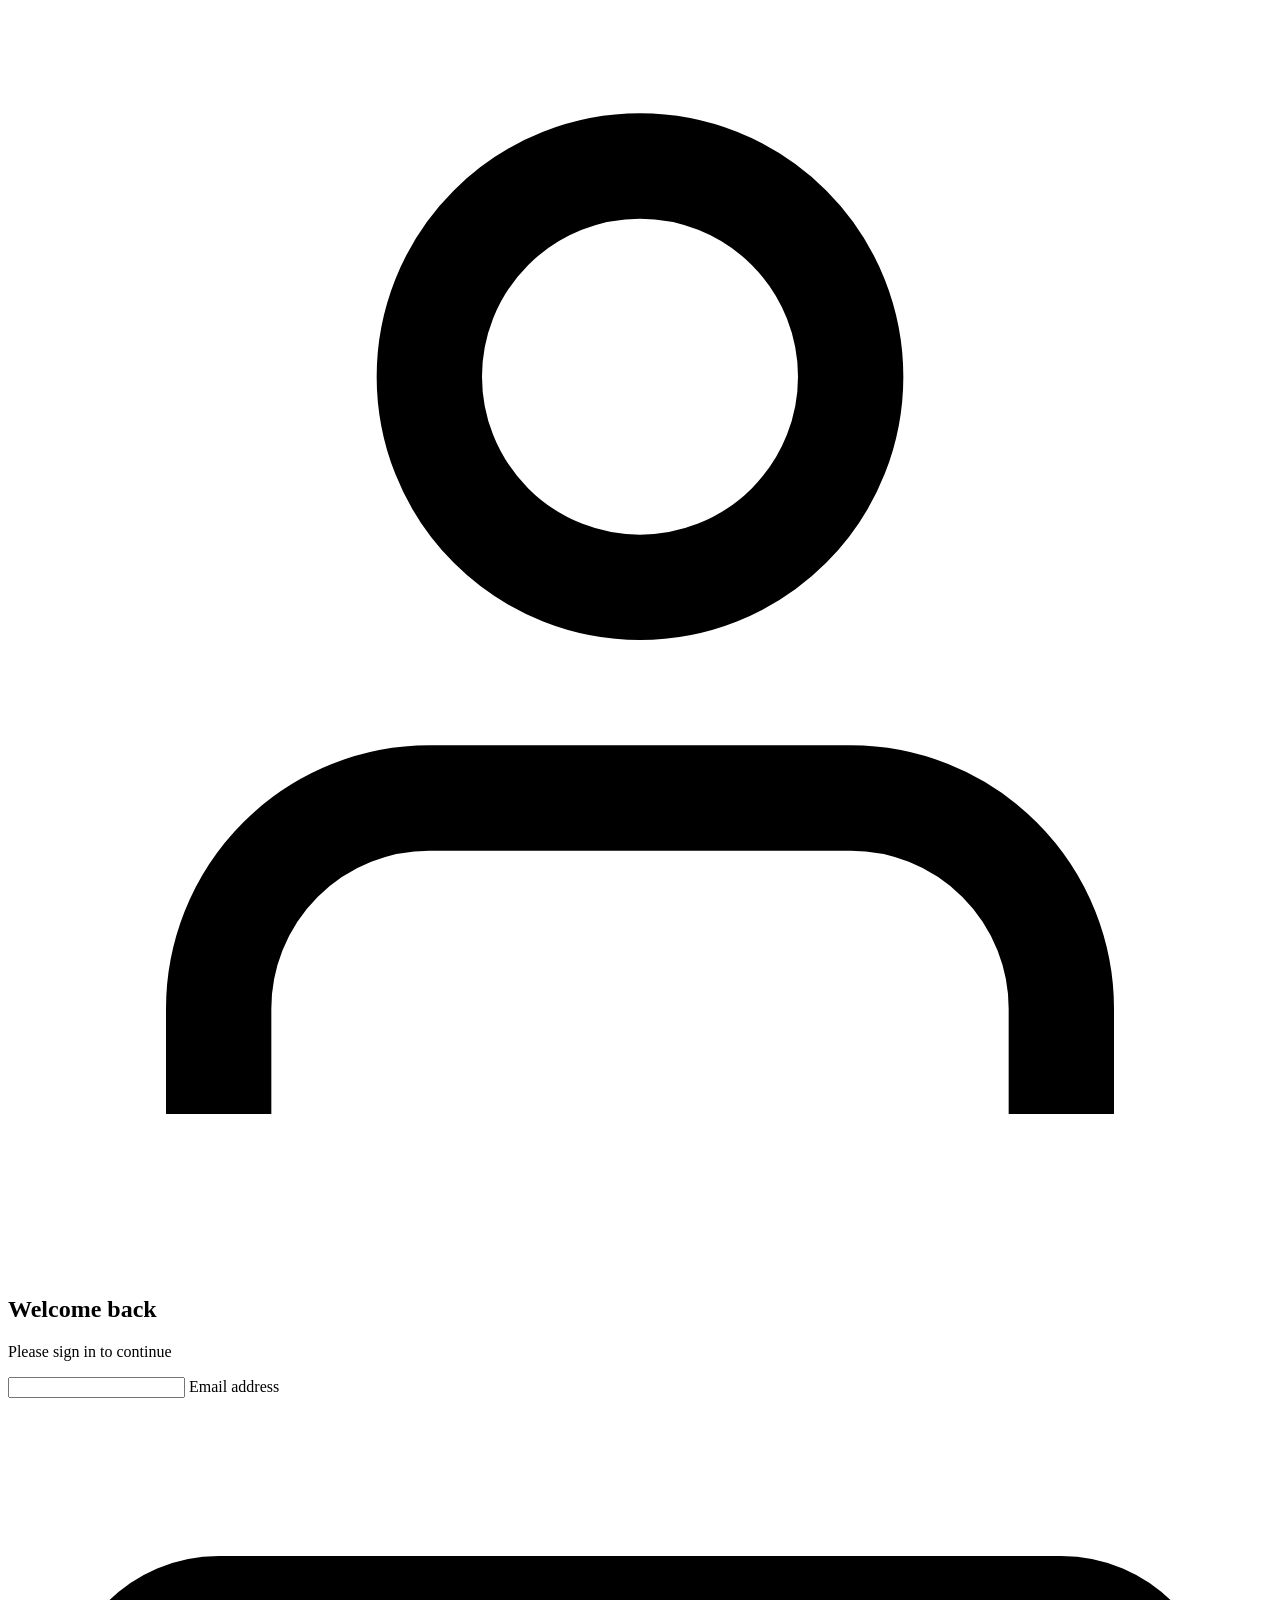
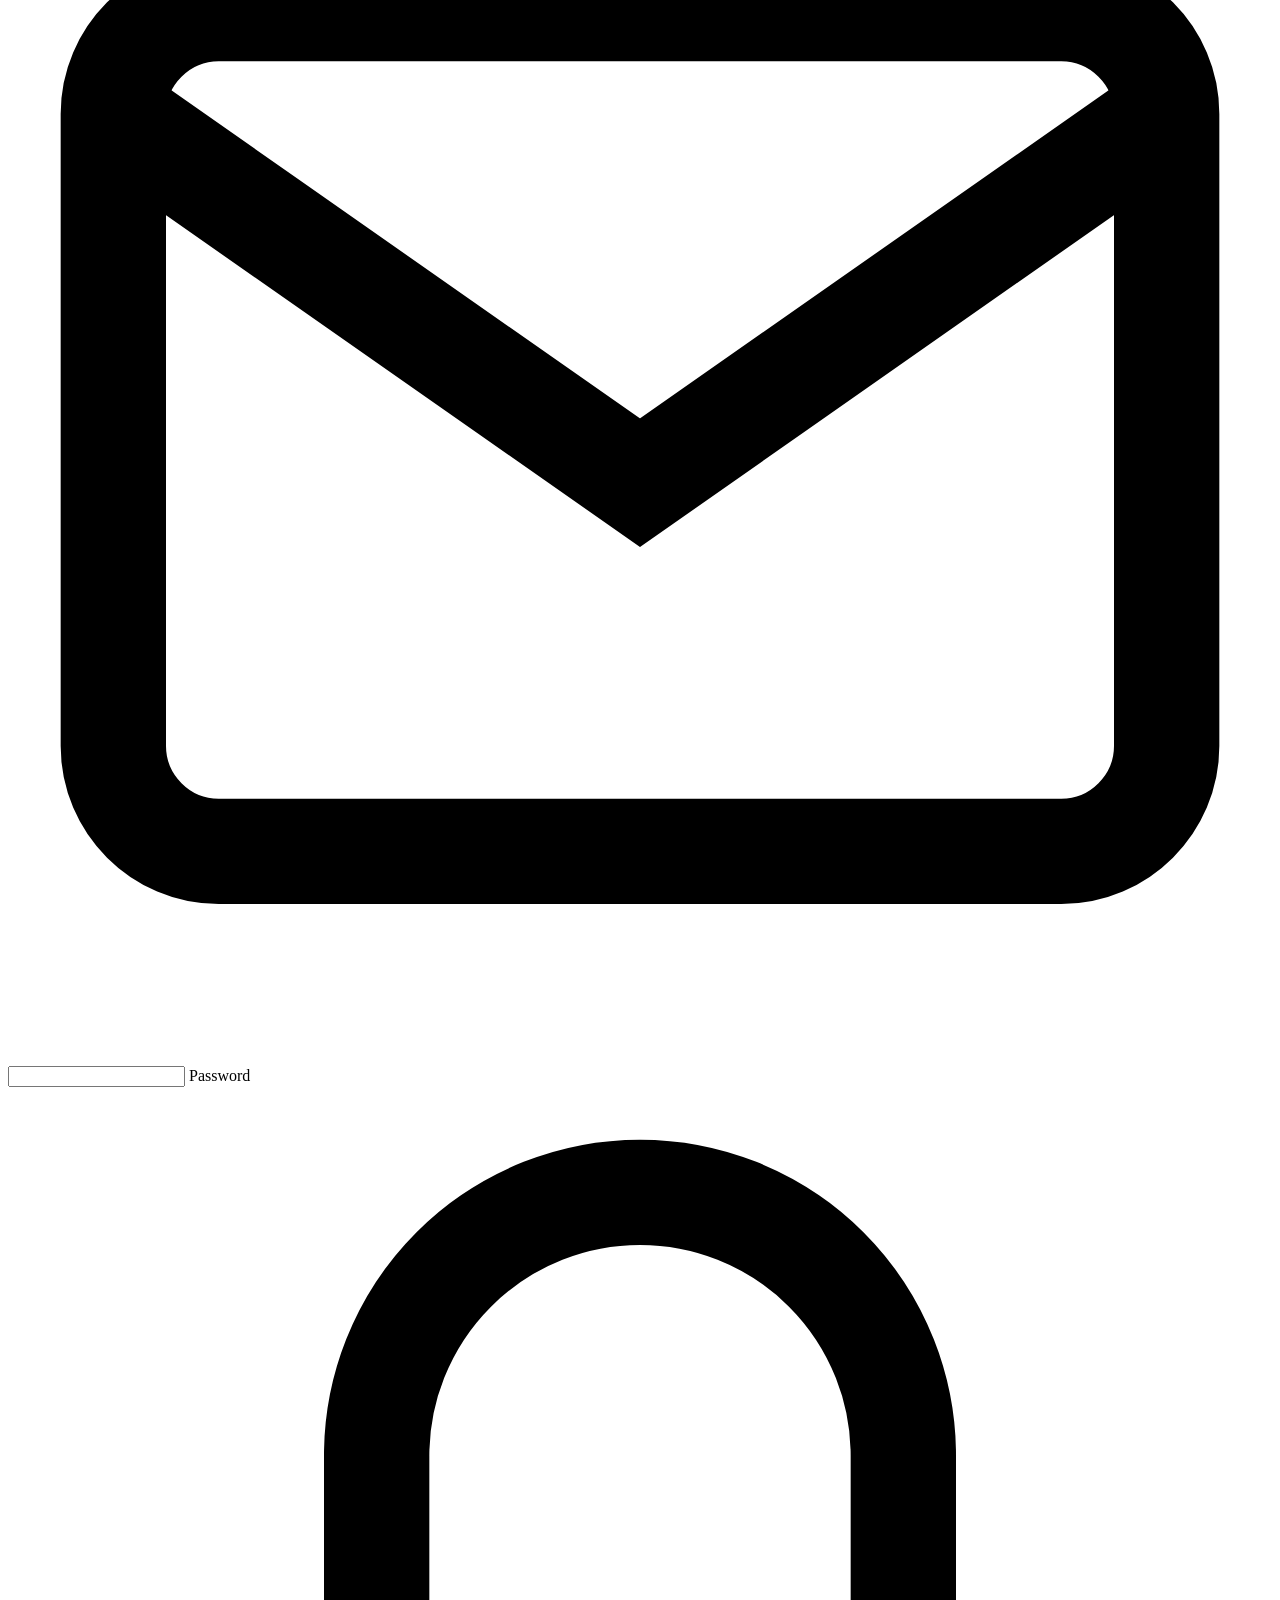
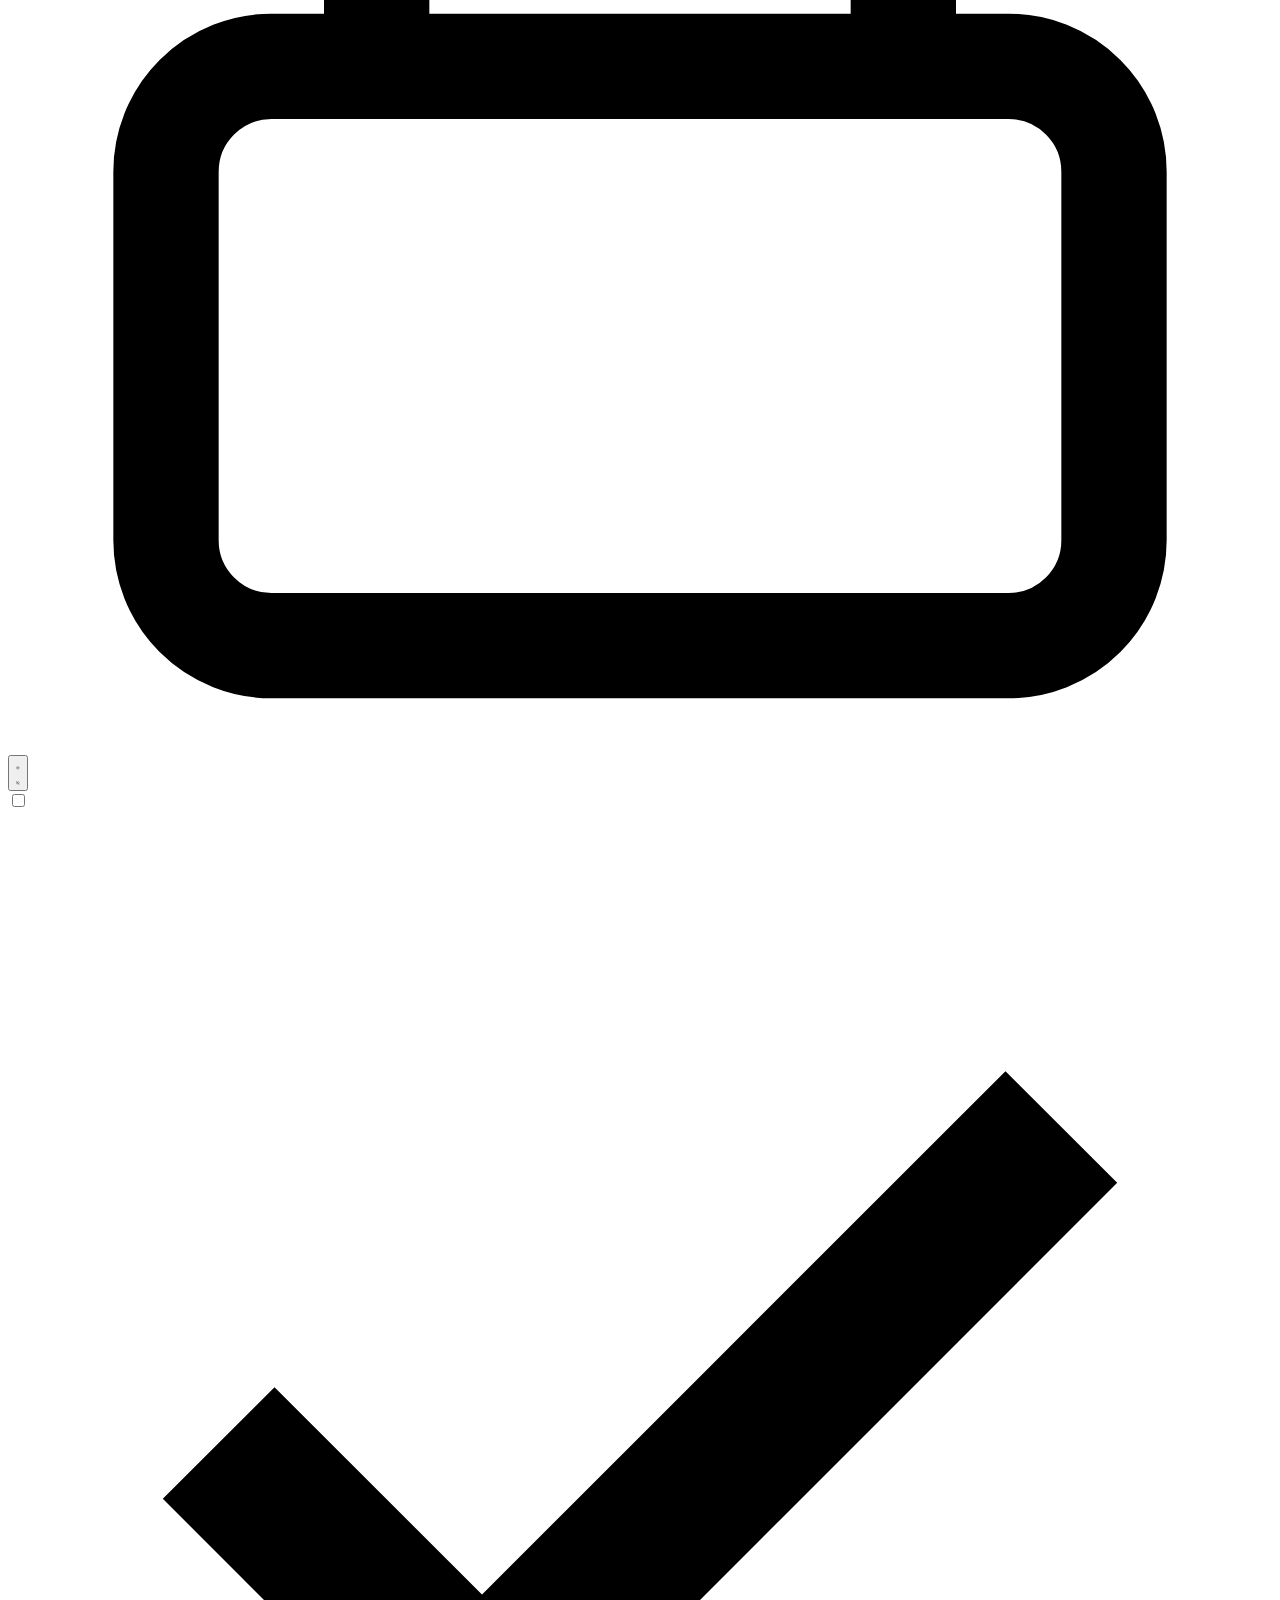
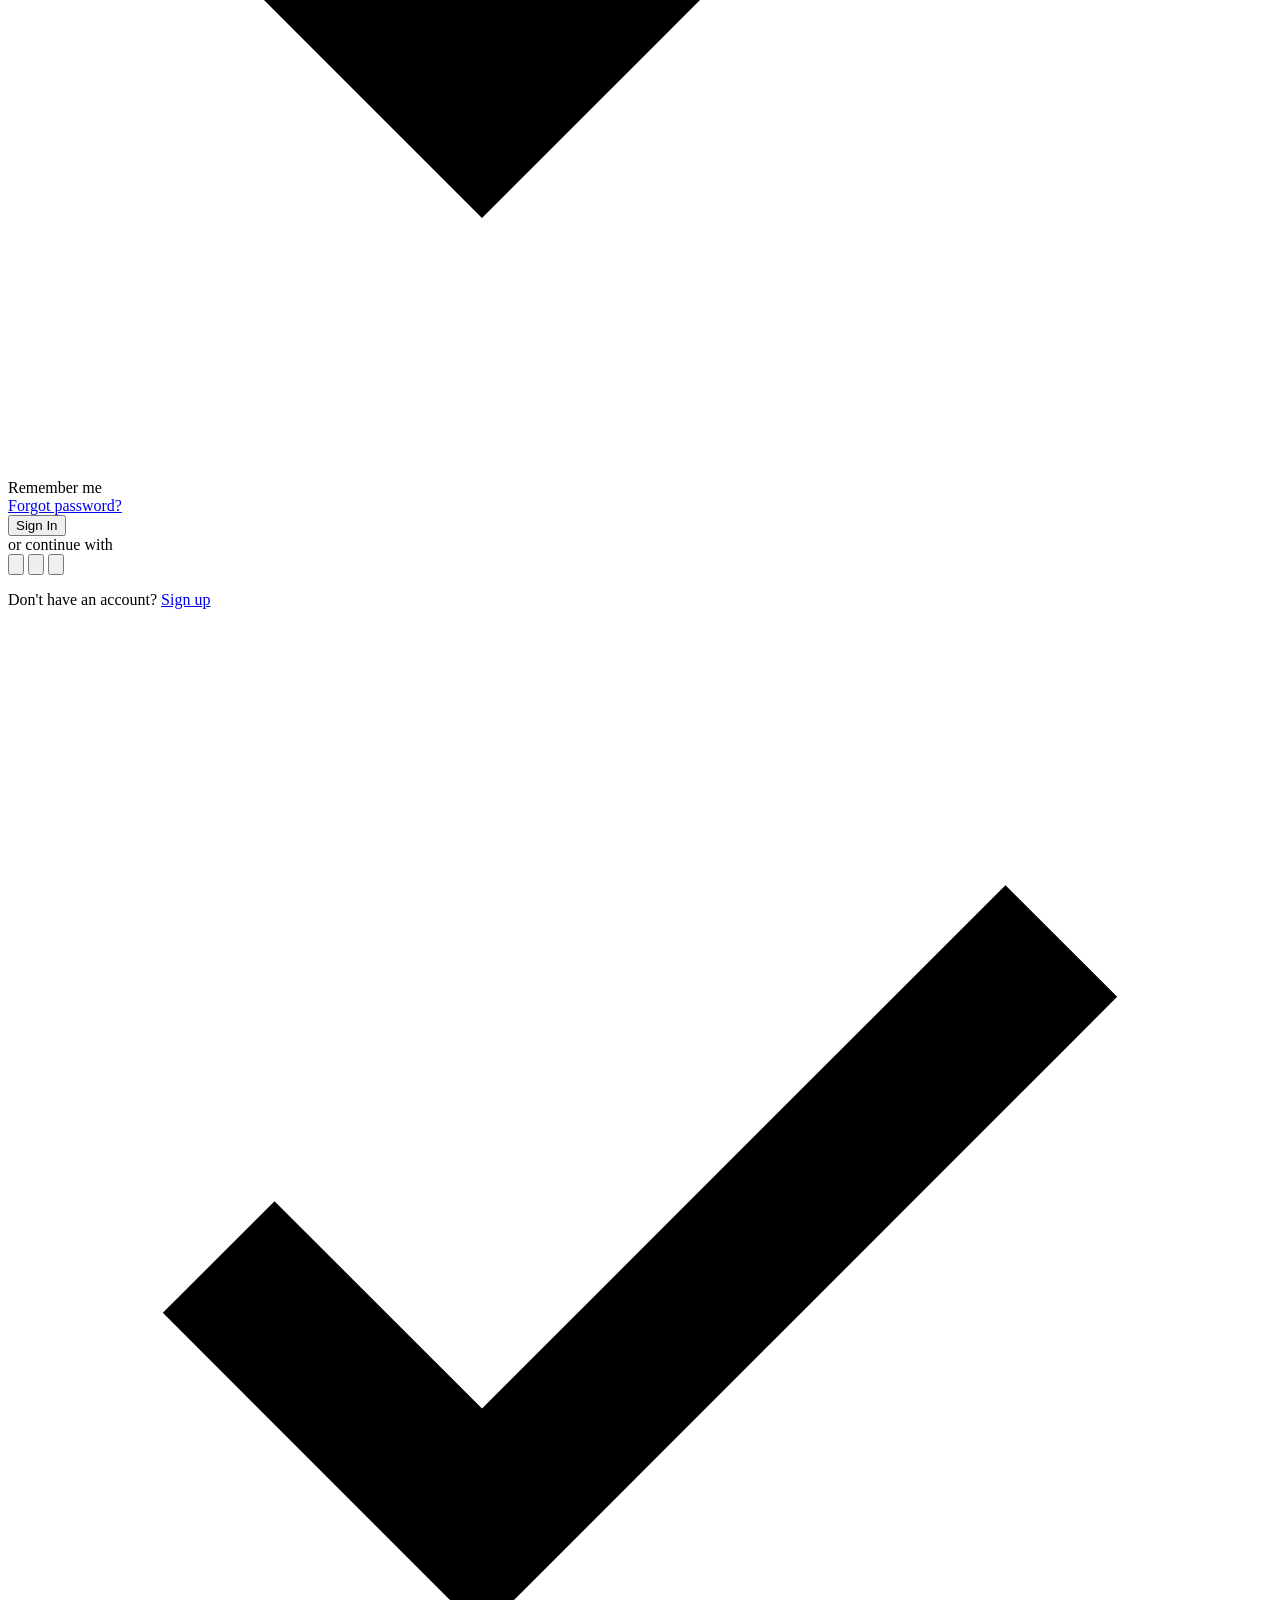
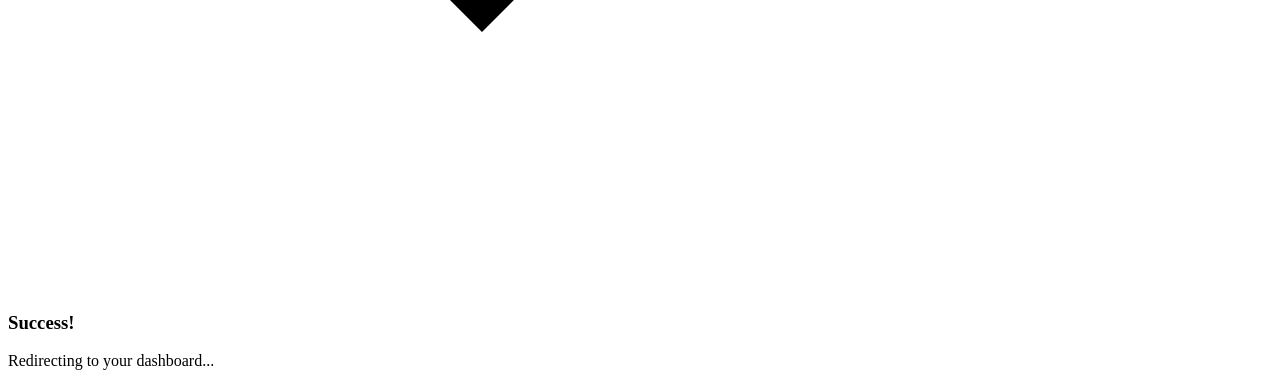
==== login/index.html @ 96ffaa17 "Create index.html" ====
<!DOCTYPE html>
<html lang="en">
<head>
    <meta charset="UTF-8">
    <meta name="viewport" content="width=device-width, initial-scale=1.0">
    <title>Neumorphism Login Form</title>
    <meta name="description" content="Soft-UI login form with realistic dual shadows and ambient mouse-tracked lighting.">
    <meta name="author" content="Aigars Silkalns / Colorlib">
    <link rel="canonical" href="https://puikinsh.github.io/login-forms/forms/neumorphism/">
    <link rel="icon" type="image/svg+xml" href="data:image/svg+xml,<svg xmlns='http://www.w3.org/2000/svg' viewBox='0 0 100 100'><circle cx='50' cy='50' r='48' fill='%236366f1'/><text x='50' y='68' font-size='60' text-anchor='middle' fill='white' font-family='system-ui,sans-serif'>L</text></svg>">
    <meta property="og:type" content="website">
    <meta property="og:title" content="Neumorphism Login Form">
    <meta property="og:description" content="Soft-UI login form with realistic dual shadows and ambient mouse-tracked lighting.">
    <meta property="og:url" content="https://puikinsh.github.io/login-forms/forms/neumorphism/">
    <meta property="og:image" content="https://puikinsh.github.io/login-forms/assets/screenshots/neumorphism.png">
    <meta name="twitter:card" content="summary_large_image">
    <meta name="twitter:title" content="Neumorphism Login Form">
    <meta name="twitter:description" content="Soft-UI login form with realistic dual shadows and ambient mouse-tracked lighting.">
    <meta name="twitter:image" content="https://puikinsh.github.io/login-forms/assets/screenshots/neumorphism.png">
    <link rel="stylesheet" href="style.css">
</head>
<body>
    <div class="login-container">
        <div class="login-card">
            <div class="login-header">
                <div class="neu-icon">
                    <div class="icon-inner">
                        <svg viewBox="0 0 24 24" fill="none" stroke="currentColor" stroke-width="2">
                            <path d="M20 21v-2a4 4 0 0 0-4-4H8a4 4 0 0 0-4 4v2"/>
                            <circle cx="12" cy="7" r="4"/>
                        </svg>
                    </div>
                </div>
                <h2>Welcome back</h2>
                <p>Please sign in to continue</p>
            </div>
            
            <form class="login-form" id="loginForm" novalidate>
                <div class="form-group">
                    <div class="input-group neu-input">
                        <input type="email" id="email" name="email" required autocomplete="email" placeholder=" ">
                        <label for="email">Email address</label>
                        <div class="input-icon">
                            <svg viewBox="0 0 24 24" fill="none" stroke="currentColor" stroke-width="2">
                                <path d="M4 4h16c1.1 0 2 .9 2 2v12c0 1.1-.9 2-2 2H4c-1.1 0-2-.9-2-2V6c0-1.1.9-2 2-2z"/>
                                <polyline points="22,6 12,13 2,6"/>
                            </svg>
                        </div>
                    </div>
                    <span class="error-message" id="emailError"></span>
                </div>

                <div class="form-group">
                    <div class="input-group neu-input password-group">
                        <input type="password" id="password" name="password" required autocomplete="current-password" placeholder=" ">
                        <label for="password">Password</label>
                        <div class="input-icon">
                            <svg viewBox="0 0 24 24" fill="none" stroke="currentColor" stroke-width="2">
                                <rect x="3" y="11" width="18" height="11" rx="2" ry="2"/>
                                <path d="M7 11V7a5 5 0 0110 0v4"/>
                            </svg>
                        </div>
                        <button type="button" class="password-toggle neu-toggle" id="passwordToggle" aria-label="Toggle password visibility">
                            <svg class="eye-open" viewBox="0 0 24 24" fill="none" stroke="currentColor" stroke-width="2">
                                <path d="M1 12s4-8 11-8 11 8 11 8-4 8-11 8-11-8-11-8z"/>
                                <circle cx="12" cy="12" r="3"/>
                            </svg>
                            <svg class="eye-closed" viewBox="0 0 24 24" fill="none" stroke="currentColor" stroke-width="2">
                                <path d="M17.94 17.94A10.07 10.07 0 0 1 12 20c-7 0-11-8-11-8a18.45 18.45 0 0 1 5.06-5.94M9.9 4.24A9.12 9.12 0 0 1 12 4c7 0 11 8 11 8a18.5 18.5 0 0 1-2.16 3.19m-6.72-1.07a3 3 0 1 1-4.24-4.24"/>
                                <line x1="1" y1="1" x2="23" y2="23"/>
                            </svg>
                        </button>
                    </div>
                    <span class="error-message" id="passwordError"></span>
                </div>

                <div class="form-options">
                    <div class="remember-wrapper">
                        <input type="checkbox" id="remember" name="remember">
                        <label for="remember" class="checkbox-label">
                            <div class="neu-checkbox">
                                <svg viewBox="0 0 24 24" fill="none" stroke="currentColor" stroke-width="3">
                                    <polyline points="20 6 9 17 4 12"/>
                                </svg>
                            </div>
                            Remember me
                        </label>
                    </div>
                    <a href="#" class="forgot-link">Forgot password?</a>
                </div>

                <button type="submit" class="neu-button login-btn">
                    <span class="btn-text">Sign In</span>
                    <div class="btn-loader">
                        <div class="neu-spinner"></div>
                    </div>
                </button>
            </form>

            <div class="divider">
                <div class="divider-line"></div>
                <span>or continue with</span>
                <div class="divider-line"></div>
            </div>

            <div class="social-login">
                <button type="button" class="social-btn neu-social">
                    <svg viewBox="0 0 24 24" fill="currentColor">
                        <path d="M22.56 12.25c0-.78-.07-1.53-.2-2.25H12v4.26h5.92c-.26 1.37-1.04 2.53-2.21 3.31v2.77h3.57c2.08-1.92 3.28-4.74 3.28-8.09z"/>
                        <path d="M12 23c2.97 0 5.46-.98 7.28-2.66l-3.57-2.77c-.98.66-2.23 1.06-3.71 1.06-2.86 0-5.29-1.93-6.16-4.53H2.18v2.84C3.99 20.53 7.7 23 12 23z"/>
                        <path d="M5.84 14.09c-.22-.66-.35-1.36-.35-2.09s.13-1.43.35-2.09V7.07H2.18C1.43 8.55 1 10.22 1 12s.43 3.45 1.18 4.93l2.85-2.22.81-.62z"/>
                        <path d="M12 5.38c1.62 0 3.06.56 4.21 1.64l3.15-3.15C17.45 2.09 14.97 1 12 1 7.7 1 3.99 3.47 2.18 7.07l3.66 2.84c.87-2.6 3.3-4.53 6.16-4.53z"/>
                    </svg>
                </button>
                <button type="button" class="social-btn neu-social">
                    <svg viewBox="0 0 24 24" fill="currentColor">
                        <path d="M12 0c-6.626 0-12 5.373-12 12 0 5.302 3.438 9.8 8.207 11.387.599.111.793-.261.793-.577v-2.234c-3.338.726-4.033-1.416-4.033-1.416-.546-1.387-1.333-1.756-1.333-1.756-1.089-.745.083-.729.083-.729 1.205.084 1.839 1.237 1.839 1.237 1.07 1.834 2.807 1.304 3.492.997.107-.775.418-1.305.762-1.604-2.665-.305-5.467-1.334-5.467-5.931 0-1.311.469-2.381 1.236-3.221-.124-.303-.535-1.524.117-3.176 0 0 1.008-.322 3.301 1.23.957-.266 1.983-.399 3.003-.404 1.02.005 2.047.138 3.006.404 2.291-1.552 3.297-1.23 3.297-1.23.653 1.653.242 2.874.118 3.176.77.84 1.235 1.911 1.235 3.221 0 4.609-2.807 5.624-5.479 5.921.43.372.823 1.102.823 2.222v3.293c0 .319.192.694.801.576 4.765-1.589 8.199-6.086 8.199-11.386 0-6.627-5.373-12-12-12z"/>
                    </svg>
                </button>
                <button type="button" class="social-btn neu-social">
                    <svg viewBox="0 0 24 24" fill="currentColor">
                        <path d="M23.953 4.57a10 10 0 01-2.825.775 4.958 4.958 0 002.163-2.723c-.951.555-2.005.959-3.127 1.184a4.92 4.92 0 00-8.384 4.482C7.69 8.095 4.067 6.13 1.64 3.162a4.822 4.822 0 00-.666 2.475c0 1.71.87 3.213 2.188 4.096a4.904 4.904 0 01-2.228-.616v.06a4.923 4.923 0 003.946 4.827 4.996 4.996 0 01-2.212.085 4.936 4.936 0 004.604 3.417 9.867 9.867 0 01-6.102 2.105c-.39 0-.779-.023-1.17-.067a13.995 13.995 0 007.557 2.209c9.053 0 13.998-7.496 13.998-13.985 0-.21 0-.42-.015-.63A9.935 9.935 0 0024 4.59z"/>
                    </svg>
                </button>
            </div>

            <div class="signup-link">
                <p>Don't have an account? <a href="#">Sign up</a></p>
            </div>

            <div class="success-message" id="successMessage">
                <div class="success-icon neu-icon">
                    <svg viewBox="0 0 24 24" fill="none" stroke="currentColor" stroke-width="3">
                        <polyline points="20 6 9 17 4 12"/>
                    </svg>
                </div>
                <h3>Success!</h3>
                <p>Redirecting to your dashboard...</p>
            </div>
        </div>
    </div>

    <script src="../../shared/js/form-utils.js"></script>
    <script src="script.js"></script>
</body>
</html>
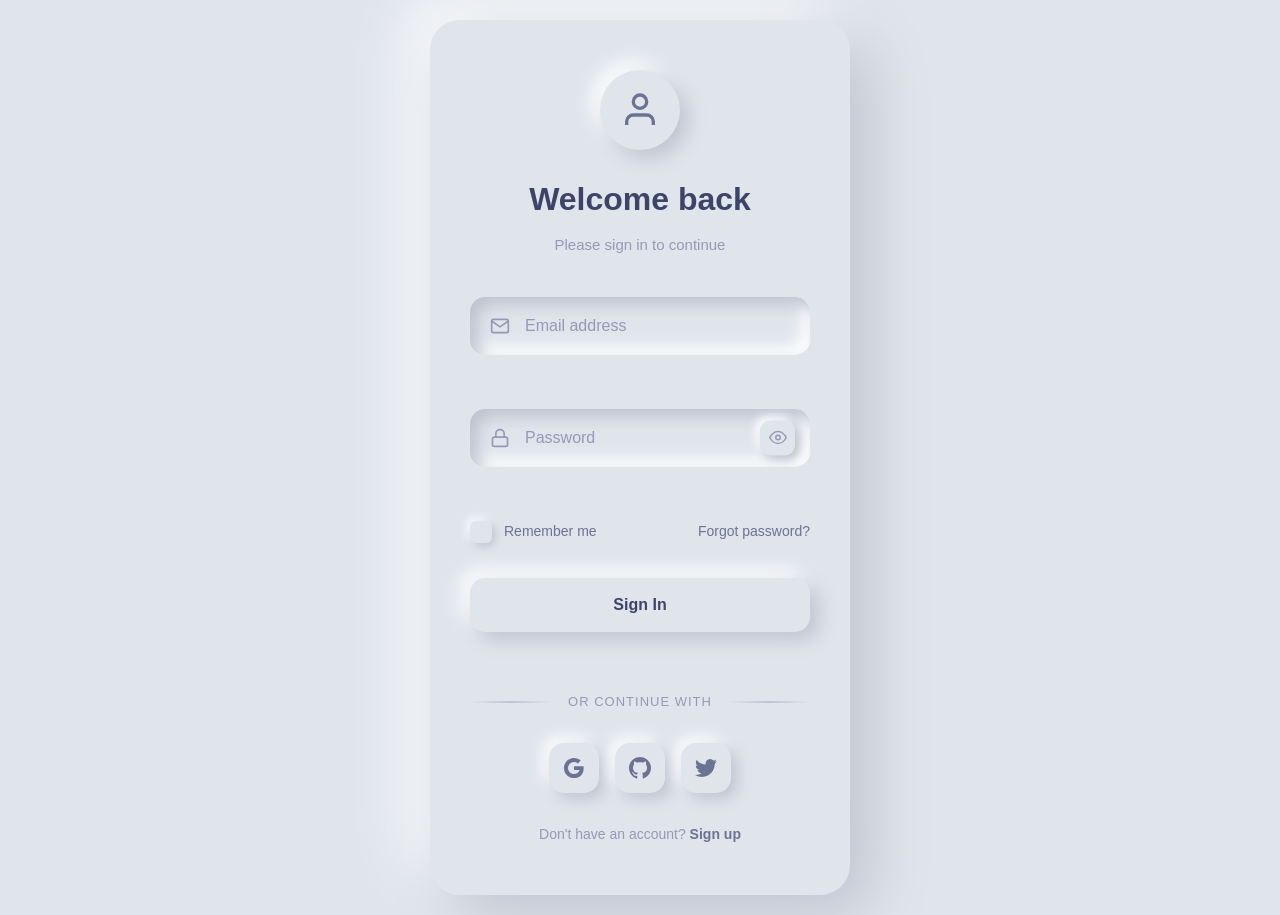
==== commit 439abcb5: "Update index.html" ====
--- a/login/index.html
+++ b/login/index.html
@@ -141,6 +141,6 @@
     </div>
 
     <script src="../../shared/js/form-utils.js"></script>
-    <script src="script.js"></script>
+    <script src="js/login.js"></script>
 </body>
 </html>
--- a/login/style.css
+++ b/login/style.css
@@ -0,0 +1,584 @@
+/* Neumorphism Login Form - Complete & Self-Contained */
+
+* {
+    margin: 0;
+    padding: 0;
+    box-sizing: border-box;
+}
+
+body {
+    font-family: -apple-system, BlinkMacSystemFont, 'Segoe UI', Roboto, sans-serif;
+    background: #e0e5ec;
+    min-height: 100vh;
+    display: flex;
+    align-items: center;
+    justify-content: center;
+    padding: 20px;
+    line-height: 1.6;
+}
+
+.login-container {
+    width: 100%;
+    max-width: 420px;
+}
+
+.login-card {
+    background: #e0e5ec;
+    border-radius: 30px;
+    padding: 50px 40px;
+    box-shadow: 
+        20px 20px 60px #bec3cf,
+        -20px -20px 60px #ffffff;
+    position: relative;
+    transition: all 0.3s ease;
+}
+
+.login-card:hover {
+    transform: translateY(-5px);
+}
+
+.login-header {
+    text-align: center;
+    margin-bottom: 40px;
+}
+
+.neu-icon {
+    width: 80px;
+    height: 80px;
+    margin: 0 auto 24px;
+    background: #e0e5ec;
+    border-radius: 50%;
+    display: flex;
+    align-items: center;
+    justify-content: center;
+    box-shadow: 
+        8px 8px 20px #bec3cf,
+        -8px -8px 20px #ffffff,
+        inset 0 0 0 #bec3cf,
+        inset 0 0 0 #ffffff;
+    transition: all 0.3s ease;
+}
+
+.neu-icon:hover {
+    box-shadow: 
+        4px 4px 10px #bec3cf,
+        -4px -4px 10px #ffffff,
+        inset 4px 4px 10px #bec3cf,
+        inset -4px -4px 10px #ffffff;
+}
+
+.icon-inner {
+    width: 40px;
+    height: 40px;
+    display: flex;
+    align-items: center;
+    justify-content: center;
+    color: #6c7293;
+}
+
+.icon-inner svg {
+    width: 100%;
+    height: 100%;
+}
+
+.login-header h2 {
+    color: #3d4468;
+    font-size: 2rem;
+    font-weight: 600;
+    margin-bottom: 8px;
+}
+
+.login-header p {
+    color: #9499b7;
+    font-size: 15px;
+    font-weight: 400;
+}
+
+/* Neumorphic Input Styles */
+.form-group {
+    margin-bottom: 28px;
+    position: relative;
+}
+
+.neu-input {
+    position: relative;
+    background: #e0e5ec;
+    border-radius: 15px;
+    box-shadow: 
+        inset 8px 8px 16px #bec3cf,
+        inset -8px -8px 16px #ffffff;
+    transition: all 0.3s ease;
+}
+
+.neu-input:focus-within {
+    box-shadow: 
+        inset 4px 4px 8px #bec3cf,
+        inset -4px -4px 8px #ffffff;
+}
+
+.neu-input input {
+    width: 100%;
+    background: transparent;
+    border: none;
+    padding: 20px 24px;
+    padding-left: 55px;
+    color: #3d4468;
+    font-size: 16px;
+    font-weight: 500;
+    outline: none;
+    transition: all 0.3s ease;
+}
+
+.neu-input input::placeholder {
+    color: transparent;
+}
+
+.neu-input label {
+    position: absolute;
+    left: 55px;
+    top: 50%;
+    transform: translateY(-50%);
+    color: #9499b7;
+    font-size: 16px;
+    font-weight: 400;
+    pointer-events: none;
+    transition: all 0.3s ease;
+}
+
+.neu-input input:focus + label,
+.neu-input input:not(:placeholder-shown) + label {
+    top: 8px;
+    font-size: 12px;
+    color: #6c7293;
+    transform: translateY(0);
+}
+
+.input-icon {
+    position: absolute;
+    left: 20px;
+    top: 50%;
+    transform: translateY(-50%);
+    width: 20px;
+    height: 20px;
+    color: #9499b7;
+    transition: all 0.3s ease;
+}
+
+.input-icon svg {
+    width: 100%;
+    height: 100%;
+}
+
+.neu-input:focus-within .input-icon {
+    color: #6c7293;
+}
+
+/* Password Toggle */
+.password-group {
+    padding-right: 50px;
+}
+
+.neu-toggle {
+    position: absolute;
+    right: 15px;
+    top: 50%;
+    transform: translateY(-50%);
+    background: #e0e5ec;
+    border: none;
+    width: 35px;
+    height: 35px;
+    border-radius: 10px;
+    cursor: pointer;
+    display: flex;
+    align-items: center;
+    justify-content: center;
+    color: #9499b7;
+    box-shadow: 
+        4px 4px 10px #bec3cf,
+        -4px -4px 10px #ffffff;
+    transition: all 0.3s ease;
+}
+
+.neu-toggle:hover {
+    color: #6c7293;
+}
+
+.neu-toggle:active {
+    box-shadow: 
+        inset 2px 2px 5px #bec3cf,
+        inset -2px -2px 5px #ffffff;
+}
+
+.neu-toggle svg {
+    width: 18px;
+    height: 18px;
+}
+
+.eye-closed {
+    display: none;
+}
+
+.neu-toggle.show-password .eye-open {
+    display: none;
+}
+
+.neu-toggle.show-password .eye-closed {
+    display: block;
+}
+
+/* Form Options */
+.form-options {
+    display: flex;
+    justify-content: space-between;
+    align-items: center;
+    margin-bottom: 35px;
+    flex-wrap: wrap;
+    gap: 16px;
+}
+
+.remember-wrapper {
+    display: flex;
+    align-items: center;
+    cursor: pointer;
+}
+
+.remember-wrapper input[type="checkbox"] {
+    display: none;
+}
+
+.checkbox-label {
+    display: flex;
+    align-items: center;
+    gap: 12px;
+    cursor: pointer;
+    user-select: none;
+    color: #6c7293;
+    font-size: 14px;
+    font-weight: 500;
+}
+
+.neu-checkbox {
+    width: 22px;
+    height: 22px;
+    background: #e0e5ec;
+    border-radius: 6px;
+    display: flex;
+    align-items: center;
+    justify-content: center;
+    box-shadow: 
+        3px 3px 8px #bec3cf,
+        -3px -3px 8px #ffffff;
+    transition: all 0.3s ease;
+    position: relative;
+    overflow: hidden;
+}
+
+.remember-wrapper input[type="checkbox"]:checked + .checkbox-label .neu-checkbox {
+    box-shadow: 
+        inset 2px 2px 5px #bec3cf,
+        inset -2px -2px 5px #ffffff;
+}
+
+.neu-checkbox svg {
+    width: 14px;
+    height: 14px;
+    color: #00c896;
+    opacity: 0;
+    transform: scale(0);
+    transition: all 0.3s ease;
+}
+
+.remember-wrapper input[type="checkbox"]:checked + .checkbox-label .neu-checkbox svg {
+    opacity: 1;
+    transform: scale(1);
+}
+
+.forgot-link {
+    color: #6c7293;
+    text-decoration: none;
+    font-size: 14px;
+    font-weight: 500;
+    transition: color 0.3s ease;
+}
+
+.forgot-link:hover {
+    color: #3d4468;
+}
+
+/* Neumorphic Button */
+.neu-button {
+    width: 100%;
+    background: #e0e5ec;
+    border: none;
+    border-radius: 15px;
+    padding: 18px 32px;
+    color: #3d4468;
+    font-size: 16px;
+    font-weight: 600;
+    cursor: pointer;
+    position: relative;
+    margin-bottom: 30px;
+    box-shadow: 
+        8px 8px 20px #bec3cf,
+        -8px -8px 20px #ffffff;
+    transition: all 0.3s ease;
+    overflow: hidden;
+}
+
+.neu-button::before {
+    content: '';
+    position: absolute;
+    top: 0;
+    left: -100%;
+    width: 100%;
+    height: 100%;
+    background: linear-gradient(90deg, transparent, rgba(255, 255, 255, 0.3), transparent);
+    transition: left 0.5s ease;
+}
+
+.neu-button:hover {
+    transform: translateY(-2px);
+    box-shadow: 
+        12px 12px 30px #bec3cf,
+        -12px -12px 30px #ffffff;
+}
+
+.neu-button:hover::before {
+    left: 100%;
+}
+
+.neu-button:active {
+    transform: translateY(0);
+    box-shadow: 
+        inset 4px 4px 10px #bec3cf,
+        inset -4px -4px 10px #ffffff;
+}
+
+.btn-text {
+    position: relative;
+    z-index: 1;
+    transition: opacity 0.3s ease;
+}
+
+.btn-loader {
+    position: absolute;
+    top: 50%;
+    left: 50%;
+    transform: translate(-50%, -50%);
+    opacity: 0;
+    transition: opacity 0.3s ease;
+}
+
+.neu-spinner {
+    width: 20px;
+    height: 20px;
+    border: 3px solid #bec3cf;
+    border-top: 3px solid #6c7293;
+    border-radius: 50%;
+    animation: spin 1s linear infinite;
+}
+
+@keyframes spin {
+    0% { transform: rotate(0deg); }
+    100% { transform: rotate(360deg); }
+}
+
+.neu-button.loading .btn-text {
+    opacity: 0;
+}
+
+.neu-button.loading .btn-loader {
+    opacity: 1;
+}
+
+/* Divider */
+.divider {
+    display: flex;
+    align-items: center;
+    margin: 30px 0;
+    gap: 16px;
+}
+
+.divider-line {
+    flex: 1;
+    height: 2px;
+    background: linear-gradient(90deg, transparent, #bec3cf, transparent);
+}
+
+.divider span {
+    color: #9499b7;
+    font-size: 13px;
+    font-weight: 500;
+    text-transform: uppercase;
+    letter-spacing: 1px;
+}
+
+/* Social Login */
+.social-login {
+    display: flex;
+    justify-content: center;
+    gap: 16px;
+    margin-bottom: 30px;
+}
+
+.neu-social {
+    width: 50px;
+    height: 50px;
+    background: #e0e5ec;
+    border: none;
+    border-radius: 15px;
+    cursor: pointer;
+    display: flex;
+    align-items: center;
+    justify-content: center;
+    color: #6c7293;
+    box-shadow: 
+        6px 6px 15px #bec3cf,
+        -6px -6px 15px #ffffff;
+    transition: all 0.3s ease;
+}
+
+.neu-social:hover {
+    transform: translateY(-2px);
+    box-shadow: 
+        8px 8px 20px #bec3cf,
+        -8px -8px 20px #ffffff;
+}
+
+.neu-social:active {
+    transform: translateY(0);
+    box-shadow: 
+        inset 3px 3px 8px #bec3cf,
+        inset -3px -3px 8px #ffffff;
+}
+
+.neu-social svg {
+    width: 22px;
+    height: 22px;
+}
+
+/* Signup Link */
+.signup-link {
+    text-align: center;
+}
+
+.signup-link p {
+    color: #9499b7;
+    font-size: 14px;
+}
+
+.signup-link a {
+    color: #6c7293;
+    text-decoration: none;
+    font-weight: 600;
+    transition: color 0.3s ease;
+}
+
+.signup-link a:hover {
+    color: #3d4468;
+}
+
+/* Error States */
+.error-message {
+    color: #ff3b5c;
+    font-size: 12px;
+    font-weight: 500;
+    margin-top: 8px;
+    margin-left: 20px;
+    opacity: 0;
+    transform: translateY(-10px);
+    transition: all 0.3s ease;
+}
+
+.error-message.show {
+    opacity: 1;
+    transform: translateY(0);
+}
+
+.form-group.error .neu-input {
+    box-shadow: 
+        inset 8px 8px 16px #ffb8c4,
+        inset -8px -8px 16px #ffffff,
+        0 0 0 2px #ff3b5c;
+}
+
+/* Success Message */
+.success-message {
+    display: none;
+    text-align: center;
+    padding: 40px 20px;
+    opacity: 0;
+    transform: translateY(20px);
+    transition: all 0.5s ease;
+}
+
+.success-message.show {
+    display: block;
+    opacity: 1;
+    transform: translateY(0);
+}
+
+.success-message .neu-icon {
+    background: #e0e5ec;
+    color: #00c896;
+    margin-bottom: 20px;
+}
+
+.success-message h3 {
+    color: #3d4468;
+    font-size: 1.5rem;
+    margin-bottom: 8px;
+}
+
+.success-message p {
+    color: #9499b7;
+    font-size: 14px;
+}
+
+/* Mobile Responsive */
+@media (max-width: 480px) {
+    body {
+        padding: 16px;
+    }
+    
+    .login-card {
+        padding: 35px 25px;
+        border-radius: 20px;
+    }
+    
+    .login-header h2 {
+        font-size: 1.75rem;
+    }
+    
+    .neu-input input {
+        padding: 18px 20px;
+        padding-left: 50px;
+    }
+    
+    .neu-input label {
+        left: 50px;
+    }
+    
+    .form-options {
+        flex-direction: column;
+        align-items: flex-start;
+        gap: 16px;
+    }
+}
+/* === Accessibility: keyboard focus indicators === */
+/* Restores visible focus rings for keyboard users without affecting mouse interaction. */
+:focus-visible {
+    outline: 2px solid currentColor;
+    outline-offset: 2px;
+    border-radius: 4px;
+}
+
+/* Reduced motion: respect user preference. Animations defined per form will tone down. */
+@media (prefers-reduced-motion: reduce) {
+    *, *::before, *::after {
+        animation-duration: 0.01ms !important;
+        animation-iteration-count: 1 !important;
+        transition-duration: 0.01ms !important;
+        scroll-behavior: auto !important;
+    }
+}
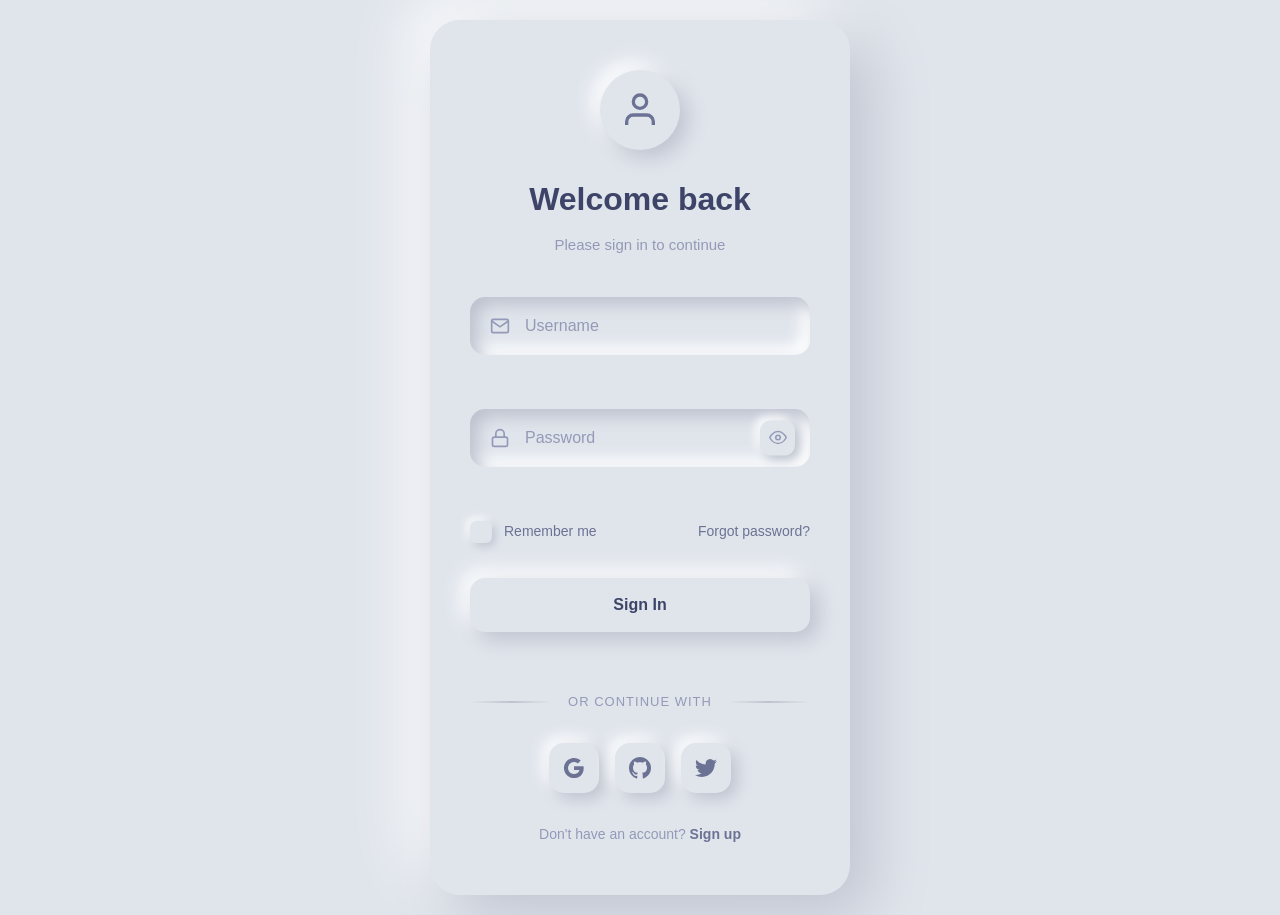
==== commit 638633ea: "Update index.html" ====
--- a/login/index.html
+++ b/login/index.html
@@ -38,8 +38,8 @@
             <form class="login-form" id="loginForm" novalidate>
                 <div class="form-group">
                     <div class="input-group neu-input">
-                        <input type="email" id="email" name="email" required autocomplete="email" placeholder=" ">
-                        <label for="email">Email address</label>
+                        <input type="usernamel" id="username" name="username" required autocomplete="username" placeholder=" ">
+                        <label for="username">Username</label>
                         <div class="input-icon">
                             <svg viewBox="0 0 24 24" fill="none" stroke="currentColor" stroke-width="2">
                                 <path d="M4 4h16c1.1 0 2 .9 2 2v12c0 1.1-.9 2-2 2H4c-1.1 0-2-.9-2-2V6c0-1.1.9-2 2-2z"/>
@@ -140,7 +140,6 @@
         </div>
     </div>
 
-    <script src="../../shared/js/form-utils.js"></script>
     <script src="js/login.js"></script>
 </body>
 </html>
